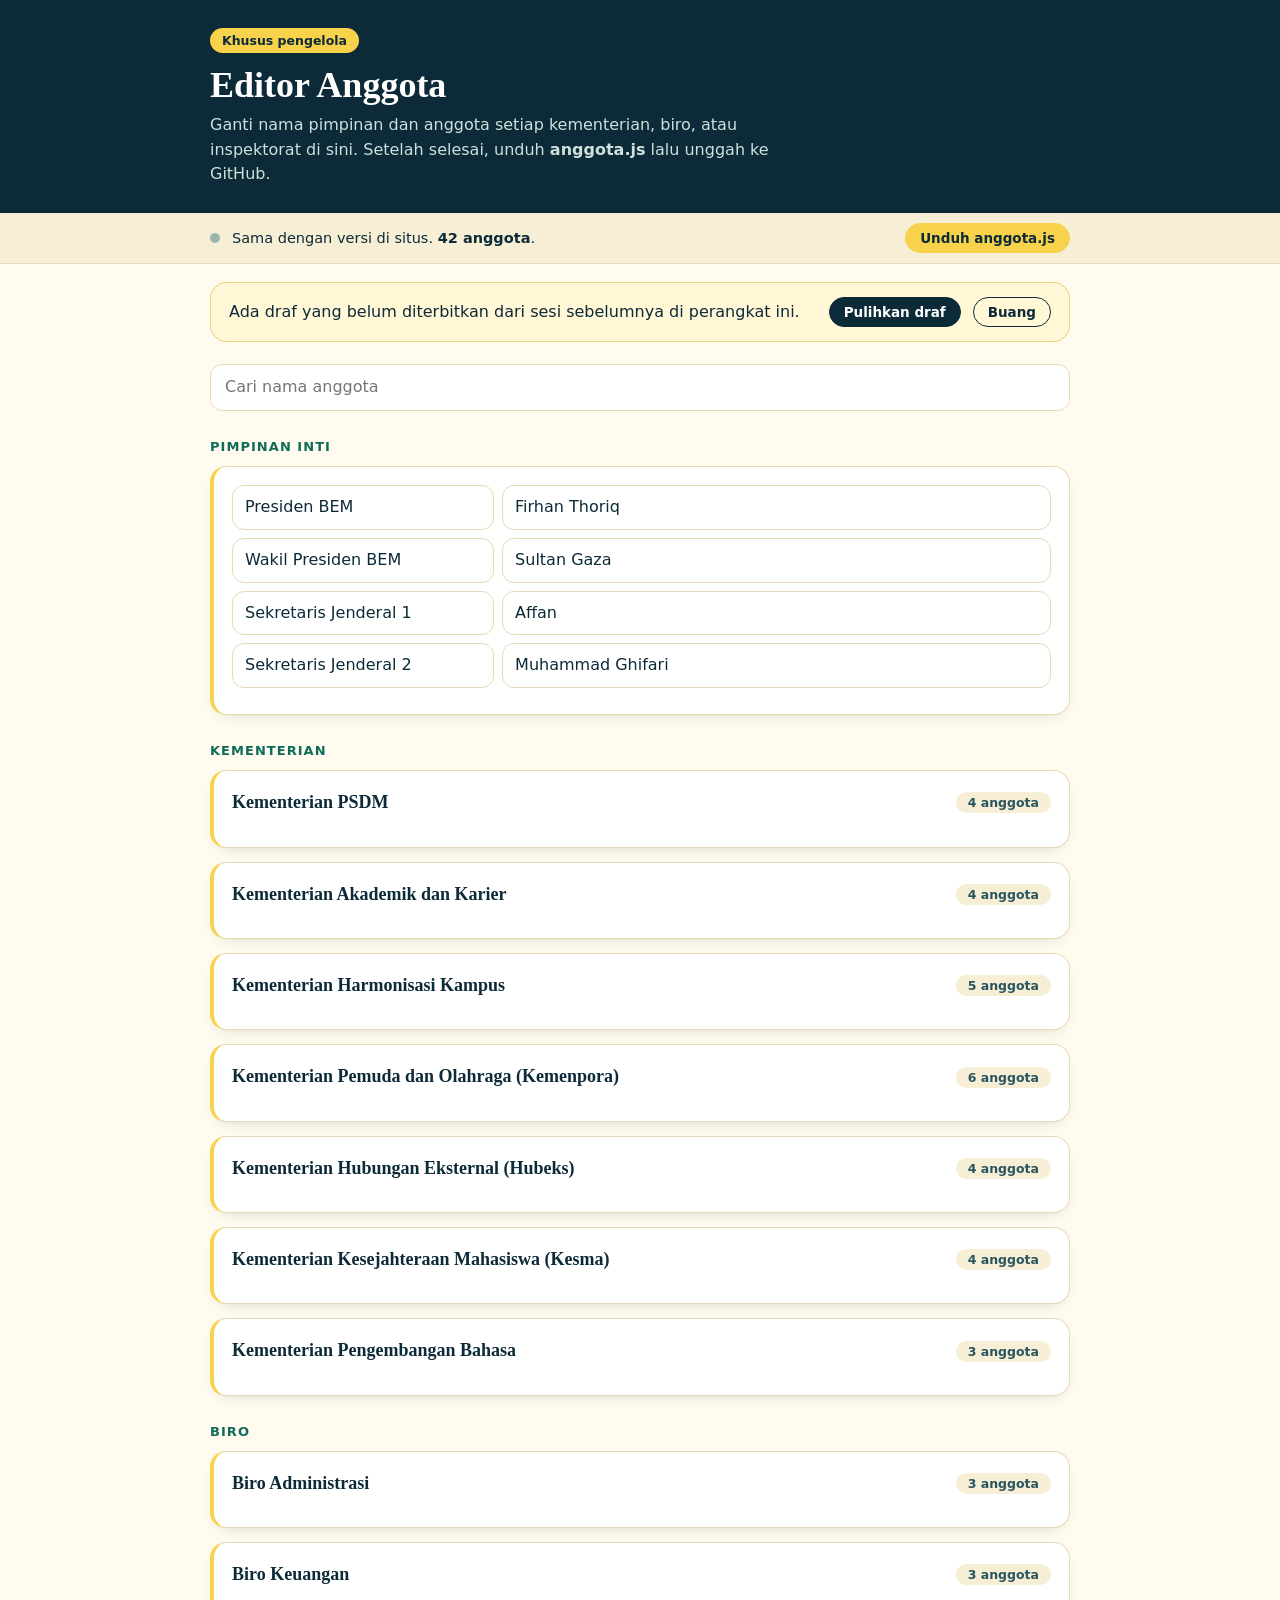
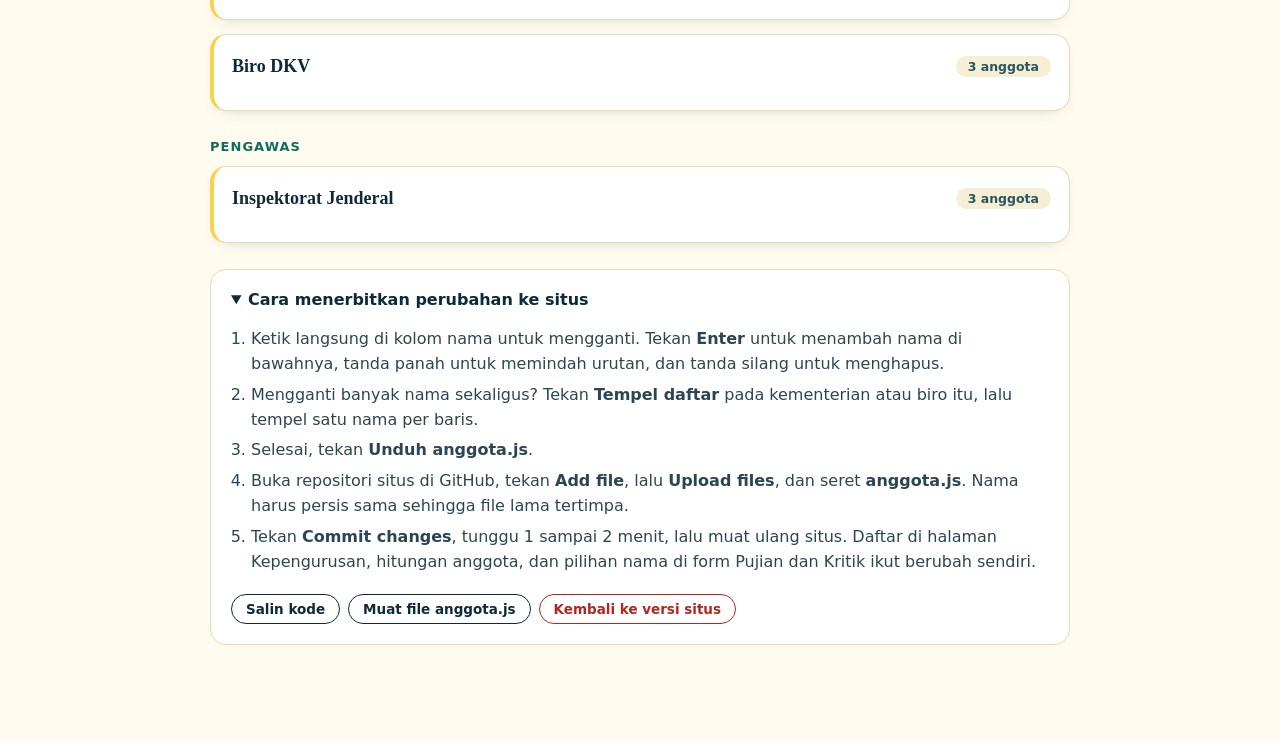
==== admin-anggota.html @ 0002723b "Add files via upload" ====
<!DOCTYPE html>
<html lang="id">
<head>
<meta charset="utf-8">
<meta name="viewport" content="width=device-width, initial-scale=1, viewport-fit=cover">
<meta name="robots" content="noindex, nofollow">
<title>Editor Anggota | BEM STDIIS</title>
<style>
:root{--ink:#0d2a38;--gold:#f8d24a;--gold2:#fde9a0;--cream:#fffbef;--sand:#f6efd5;--line:#e6dbb4;--muted:#5d6b73;--green:#0f6b5a;--red:#b3261e;--r:16px;
  --serif:Georgia,"Times New Roman",serif;--sans:system-ui,-apple-system,"Segoe UI",Roboto,sans-serif}
*{box-sizing:border-box;margin:0}
html{-webkit-text-size-adjust:100%}
body{font:16px/1.55 var(--sans);background:var(--cream);color:var(--ink);padding:env(safe-area-inset-top) 0 calc(96px + env(safe-area-inset-bottom))}
.wrap{max-width:900px;margin:0 auto;padding:0 20px}
header{background:var(--ink);color:#f6f1de;padding:28px 0 26px}
header h1{font:700 clamp(26px,5vw,36px)/1.15 var(--serif);color:#fff}
header p{color:#cde0dc;margin-top:6px;max-width:560px}
.tag{display:inline-block;background:var(--gold);color:var(--ink);font-weight:700;font-size:12.5px;border-radius:999px;padding:3px 12px;margin-bottom:12px}
.status{position:sticky;top:0;z-index:20;background:var(--sand);border-bottom:1px solid var(--line);padding:10px 0;font-size:14.5px}
.status .wrap{display:flex;align-items:center;gap:12px;flex-wrap:wrap}
.status b{font-weight:700}.dot{width:10px;height:10px;border-radius:50%;background:#9db3ad;flex:none}
.status.dirty .dot{background:var(--gold);box-shadow:0 0 0 4px rgba(248,210,74,.35)}
.status.done .dot{background:var(--green)}
.btn{font:600 15px var(--sans);border:1.5px solid var(--ink);background:transparent;color:var(--ink);border-radius:999px;padding:9px 18px;cursor:pointer;transition:background .15s,transform .15s;display:inline-flex;gap:8px;align-items:center;justify-content:center}
.btn:hover{background:var(--sand)}.btn:active{transform:scale(.97)}
.btn.gold{background:var(--gold);border-color:var(--gold)}.btn.gold:hover{background:#f3c92f}
.btn.dark{background:var(--ink);color:#fff}.btn.dark:hover{background:#17435a}
.btn.sm{padding:6px 14px;font-size:13.5px}.btn.red{border-color:var(--red);color:var(--red)}.btn.red:hover{background:#fbe9e7}
.bar{display:flex;gap:10px;flex-wrap:wrap;margin:22px 0 14px}
.bar .grow{flex:1;min-width:200px}
input,select,textarea{font:inherit;color:var(--ink);background:#fff;border:1.5px solid var(--line);border-radius:12px;padding:10px 14px;width:100%}
input:focus,select:focus,textarea:focus{outline:0;border-color:var(--ink);box-shadow:0 0 0 4px rgba(248,210,74,.45)}
textarea{min-height:110px;resize:vertical}
.tabs{display:flex;gap:8px;flex-wrap:wrap;margin-bottom:16px}
.tab{border:1.5px solid var(--line);background:#fff;border-radius:999px;padding:7px 16px;font:600 14px var(--sans);cursor:pointer;color:var(--muted)}
.tab[aria-pressed=true]{background:var(--ink);border-color:var(--ink);color:#fff}
.list{display:grid;gap:12px}
.ev{display:grid;grid-template-columns:64px minmax(0,1fr);gap:16px;background:#fff;border:1px solid var(--line);border-left:4px solid var(--gold);border-radius:var(--r);padding:16px 18px;box-shadow:0 6px 18px -12px rgba(13,42,56,.35)}
.dt{background:var(--sand);border-radius:12px;text-align:center;padding:8px 4px;align-self:start}
.dt b{display:block;font:700 24px/1 var(--serif)}.dt span{font-size:12px;font-weight:700;color:var(--muted);letter-spacing:.04em;text-transform:uppercase}
.ev h3{font:700 18px/1.3 var(--serif);margin-bottom:6px}
.meta{display:flex;gap:6px;flex-wrap:wrap;margin-bottom:8px}
.meta i{font-style:normal;font-size:12.5px;font-weight:600;background:var(--sand);border-radius:999px;padding:2px 10px;color:#2a5560}
.ev p{font-size:14.5px;color:var(--muted);margin-bottom:12px;display:-webkit-box;-webkit-line-clamp:3;-webkit-box-orient:vertical;overflow:hidden}
.act{display:flex;gap:8px;flex-wrap:wrap}
.empty{background:#fff;border:1.5px dashed var(--line);border-radius:var(--r);padding:36px 20px;text-align:center;color:var(--muted)}
.how{background:#fff;border:1px solid var(--line);border-radius:var(--r);padding:4px 20px;margin-top:26px}
.how summary{cursor:pointer;font-weight:700;padding:14px 0}
.how ol{padding:0 0 14px 20px;color:#2b4652}.how li{margin-bottom:6px}
.banner{background:#fff7d6;border:1px solid #ecd67a;border-radius:var(--r);padding:14px 18px;margin-top:18px;display:flex;gap:12px;flex-wrap:wrap;align-items:center}
.banner span{flex:1;min-width:200px}
dialog{border:0;border-radius:22px;padding:0;width:min(560px,calc(100vw - 24px));max-height:calc(100dvh - 24px);box-shadow:0 30px 80px -20px rgba(13,42,56,.6);color:var(--ink)}
dialog::backdrop{background:rgba(13,42,56,.55);backdrop-filter:blur(3px)}
.fh{background:var(--ink);color:#fff;padding:18px 24px;font:700 20px var(--serif)}
.fb{padding:20px 24px;display:grid;gap:14px;overflow:auto;max-height:calc(100dvh - 190px)}
.row2{display:grid;grid-template-columns:1fr 1fr;gap:12px}
label{font-weight:600;font-size:14px;display:grid;gap:6px}label small{font-weight:400;color:var(--muted)}
.ff{padding:14px 24px;border-top:1px solid var(--line);display:flex;gap:10px;justify-content:flex-end;background:var(--cream)}
.err{color:var(--red);font-size:13.5px;min-height:1.2em}
.toast{position:fixed;left:50%;bottom:calc(20px + env(safe-area-inset-bottom));transform:translate(-50%,30px);opacity:0;pointer-events:none;background:var(--ink);color:#fff;border-radius:999px;padding:10px 12px 10px 20px;display:flex;gap:14px;align-items:center;transition:.3s;z-index:60;max-width:calc(100vw - 24px)}
.toast.on{opacity:1;transform:translate(-50%,0);pointer-events:auto}
.toast button{background:var(--gold);border:0;border-radius:999px;padding:6px 14px;font:700 13.5px var(--sans);cursor:pointer;color:var(--ink)}
.fab{position:fixed;right:18px;bottom:calc(18px + env(safe-area-inset-bottom));z-index:30;box-shadow:0 14px 30px -10px rgba(13,42,56,.55)}
@media (max-width:520px){.ev{grid-template-columns:52px minmax(0,1fr);gap:12px;padding:14px}.row2{grid-template-columns:1fr}.dt b{font-size:20px}}

.pcard{background:#fff;border:1px solid var(--line);border-left:4px solid var(--gold);border-radius:var(--r);padding:6px 18px 18px;margin-bottom:14px;box-shadow:0 6px 18px -12px rgba(13,42,56,.35)}
.pcard>summary{cursor:pointer;list-style:none;display:flex;gap:12px;align-items:center;padding:14px 0;font:700 18px/1.3 var(--serif)}
.pcard>summary::-webkit-details-marker{display:none}
.pcard>summary .cnt{margin-left:auto;font:600 12.5px var(--sans);background:var(--sand);color:#2a5560;border-radius:999px;padding:3px 12px;white-space:nowrap}
.grp{font:700 13px var(--sans);letter-spacing:.08em;text-transform:uppercase;color:var(--green);margin:28px 0 12px}
.mrow{display:grid;grid-template-columns:28px minmax(0,1fr) auto;gap:8px;align-items:center;margin-bottom:8px}
.mrow.lead{grid-template-columns:minmax(120px,32%) minmax(0,1fr)}
.mrow .n{font-size:13px;font-weight:700;color:var(--muted);text-align:center}
.mrow input{padding:9px 12px}
.ico{display:flex;gap:4px}
.ico button{width:36px;height:36px;border:1.5px solid var(--line);background:#fff;border-radius:10px;cursor:pointer;font-size:15px;color:var(--ink);line-height:1}
.ico button:hover{border-color:var(--ink)}.ico button.x:hover{border-color:var(--red);color:var(--red)}
.ico button:disabled{opacity:.3;pointer-events:none}
.addrow{display:flex;gap:8px;flex-wrap:wrap;margin-top:10px}
.mrow.hit input{border-color:var(--gold);box-shadow:0 0 0 3px rgba(248,210,74,.4)}
@media (max-width:520px){.mrow.lead{grid-template-columns:1fr}.ico button{width:34px;height:34px}}

</style>
</head>
<body>
<header><div class="wrap"><span class="tag">Khusus pengelola</span><h1>Editor Anggota</h1><p>Ganti nama pimpinan dan anggota setiap kementerian, biro, atau inspektorat di sini. Setelah selesai, unduh <b>anggota.js</b> lalu unggah ke GitHub.</p></div></header>

<div class="status" id="status" role="status"><div class="wrap"><i class="dot"></i><span id="stxt"></span><span style="flex:1"></span><button class="btn gold sm" id="dl">Unduh anggota.js</button></div></div>

<main class="wrap">
  <div class="banner" id="draft" hidden><span>Ada draf yang belum diterbitkan dari sesi sebelumnya di perangkat ini.</span><button class="btn sm dark" id="draft-ok">Pulihkan draf</button><button class="btn sm" id="draft-no">Buang</button></div>
  <div class="bar"><input class="grow" id="q" type="search" placeholder="Cari nama anggota" aria-label="Cari nama"></div>
  <div id="root"></div>

  <details class="how" open>
    <summary>Cara menerbitkan perubahan ke situs</summary>
    <ol>
      <li>Ketik langsung di kolom nama untuk mengganti. Tekan <b>Enter</b> untuk menambah nama di bawahnya, tanda panah untuk memindah urutan, dan tanda silang untuk menghapus.</li>
      <li>Mengganti banyak nama sekaligus? Tekan <b>Tempel daftar</b> pada kementerian atau biro itu, lalu tempel satu nama per baris.</li>
      <li>Selesai, tekan <b>Unduh anggota.js</b>.</li>
      <li>Buka repositori situs di GitHub, tekan <b>Add file</b>, lalu <b>Upload files</b>, dan seret <b>anggota.js</b>. Nama harus persis sama sehingga file lama tertimpa.</li>
      <li>Tekan <b>Commit changes</b>, tunggu 1 sampai 2 menit, lalu muat ulang situs. Daftar di halaman Kepengurusan, hitungan anggota, dan pilihan nama di form Pujian dan Kritik ikut berubah sendiri.</li>
    </ol>
    <div class="act" style="padding-bottom:16px">
      <button class="btn sm" id="copy">Salin kode</button>
      <button class="btn sm" id="imp">Muat file anggota.js</button>
      <button class="btn sm red" id="reset">Kembali ke versi situs</button>
      <input type="file" id="file" accept=".js,.json,text/javascript" hidden>
    </div>
  </details>
</main>

<dialog id="dlg">
  <form method="dialog" id="form" novalidate>
    <div class="fh" id="ftitle">Tempel daftar</div>
    <div class="fb">
      <label>Satu nama per baris <small>Daftar lama pada bagian ini akan diganti seluruhnya.</small><textarea id="f-list" rows="10" style="min-height:220px"></textarea></label>
      <div class="err" id="err" role="alert"></div>
    </div>
    <div class="ff"><button class="btn" type="button" id="cancel">Batal</button><button class="btn gold" type="submit">Ganti daftar</button></div>
  </form>
</dialog>

<div class="toast" id="toast"><span id="ttxt"></span></div>

<script src="anggota.js"></script>
<script>
(function(){
  var KEY = "bem-anggota-draft-v1";
  function $(id){ return document.getElementById(id); }
  function esc(t){ return String(t == null ? "" : t).replace(/[&<>"]/g, function(c){ return {"&":"&amp;","<":"&lt;",">":"&gt;",'"':"&quot;"}[c]; }); }
  function nm(s){ return String(s == null ? "" : s).replace(/\s+/g, " ").trim(); }
  function clean(m){
    return {
      pimpinan: (m.pimpinan || []).map(function(p){ return {jabatan: nm(p.jabatan), nama: nm(p.nama)}; }).filter(function(p){ return p.jabatan || p.nama; }),
      unit: (m.unit || []).map(function(u){ return {grup: u.grup, nama: nm(u.nama), anggota: (u.anggota || []).map(nm).filter(Boolean)}; })
    };
  }
  function copy(o){ return JSON.parse(JSON.stringify(o)); }
  var SITE = clean(window.ANGGOTA || {pimpinan: [], unit: []}), SITESIG = JSON.stringify(SITE);
  var M = copy(SITE), downloaded = false, q = "", tT, editU = -1;

  function dirty(){ return JSON.stringify(clean(M)) !== SITESIG; }
  function save(){ try { localStorage.setItem(KEY, JSON.stringify(M)); } catch (e) {} }
  function status(){
    var d = dirty(), st = $("status"), total = clean(M).unit.reduce(function(a, u){ return a + u.anggota.length; }, 0);
    st.className = "status" + (d ? (downloaded ? " done" : " dirty") : "");
    $("stxt").innerHTML = !d ? "Sama dengan versi di situs. <b>" + total + " anggota</b>." :
      downloaded ? "<b>File sudah diunduh.</b> Tinggal unggah <b>anggota.js</b> ke GitHub." : "<b>Ada perubahan belum diterbitkan.</b>";
  }
  function touch(){ downloaded = false; save(); status(); }
  function toast(msg){ $("ttxt").textContent = msg; $("toast").classList.add("on"); clearTimeout(tT); tT = setTimeout(function(){ $("toast").classList.remove("on"); }, 2600); }

  function row(u, i, n, total, hit){
    return '<div class="mrow' + (hit ? " hit" : "") + '"><span class="n">' + (i + 1) + '</span><input data-u="' + u + '" data-i="' + i + '" value="' + esc(n) + '" maxlength="80" placeholder="Nama lengkap" aria-label="Nama anggota ' + (i + 1) + '"><span class="ico"><button type="button" data-a="up" data-u="' + u + '" data-i="' + i + '" aria-label="Naikkan"' + (i === 0 ? " disabled" : "") + '>&#8593;</button><button type="button" data-a="down" data-u="' + u + '" data-i="' + i + '" aria-label="Turunkan"' + (i === total - 1 ? " disabled" : "") + '>&#8595;</button><button type="button" class="x" data-a="del" data-u="' + u + '" data-i="' + i + '" aria-label="Hapus">&#10005;</button></span></div>';
  }
  function render(focus){
    var s = q.toLowerCase(), h = '<div class="grp">Pimpinan inti</div><div class="pcard" style="padding-top:18px">';
    M.pimpinan.forEach(function(p, i){
      var hit = s && (p.nama + " " + p.jabatan).toLowerCase().indexOf(s) >= 0;
      if (s && !hit) return;
      h += '<div class="mrow lead' + (hit ? " hit" : "") + '"><input data-l="j" data-i="' + i + '" value="' + esc(p.jabatan) + '" maxlength="60" aria-label="Jabatan"><input data-l="n" data-i="' + i + '" value="' + esc(p.nama) + '" maxlength="80" placeholder="Nama lengkap" aria-label="Nama ' + esc(p.jabatan) + '"></div>';
    });
    h += '</div>';
    var cur = "";
    M.unit.forEach(function(u, ui){
      var match = !s || u.anggota.some(function(n){ return n.toLowerCase().indexOf(s) >= 0; }) || u.nama.toLowerCase().indexOf(s) >= 0;
      if (!match) return;
      if (u.grup !== cur){ cur = u.grup; h += '<div class="grp">' + esc(cur) + '</div>'; }
      h += '<details class="pcard" ' + (s || ui === focus ? "open" : "") + ' data-ud="' + ui + '"><summary>' + esc(u.nama) + '<span class="cnt">' + u.anggota.length + ' anggota</span></summary>';
      u.anggota.forEach(function(n, i){ h += row(ui, i, n, u.anggota.length, s && n.toLowerCase().indexOf(s) >= 0); });
      h += '<div class="addrow"><button type="button" class="btn sm dark" data-a="add" data-u="' + ui + '">+ Tambah nama</button><button type="button" class="btn sm" data-a="bulk" data-u="' + ui + '">Tempel daftar</button></div></details>';
    });
    $("root").innerHTML = h; status();
  }

  var root = $("root");
  root.addEventListener("input", function(e){
    var t = e.target; if (t.tagName !== "INPUT") return;
    var i = +t.getAttribute("data-i");
    if (t.hasAttribute("data-l")) M.pimpinan[i][t.getAttribute("data-l") === "j" ? "jabatan" : "nama"] = t.value;
    else M.unit[+t.getAttribute("data-u")].anggota[i] = t.value;
    touch();
  });
  root.addEventListener("keydown", function(e){
    var t = e.target; if (e.key !== "Enter" || t.tagName !== "INPUT" || t.hasAttribute("data-l")) return;
    e.preventDefault();
    var u = +t.getAttribute("data-u"), i = +t.getAttribute("data-i");
    M.unit[u].anggota.splice(i + 1, 0, ""); touch(); render(u);
    var n = root.querySelector('input[data-u="' + u + '"][data-i="' + (i + 1) + '"]'); if (n) n.focus();
  });
  root.addEventListener("click", function(e){
    var b = e.target.closest("[data-a]"); if (!b) return;
    var a = b.getAttribute("data-a"), u = +b.getAttribute("data-u"), i = +b.getAttribute("data-i"), L = M.unit[u].anggota;
    if (a === "add"){ L.push(""); touch(); render(u); var n = root.querySelector('input[data-u="' + u + '"][data-i="' + (L.length - 1) + '"]'); if (n) n.focus(); }
    if (a === "del"){
      if (L[i] && !confirm("Hapus " + L[i] + " dari " + M.unit[u].nama + "?")) return;
      L.splice(i, 1); touch(); render(u); toast("Nama dihapus.");
    }
    if (a === "up" && i > 0){ var x = L[i]; L[i] = L[i - 1]; L[i - 1] = x; touch(); render(u); }
    if (a === "down" && i < L.length - 1){ var y = L[i]; L[i] = L[i + 1]; L[i + 1] = y; touch(); render(u); }
    if (a === "bulk"){ editU = u; $("ftitle").textContent = "Tempel daftar: " + M.unit[u].nama; $("f-list").value = L.join("\n"); $("err").textContent = ""; $("dlg").showModal(); $("f-list").focus(); }
  });
  $("form").addEventListener("submit", function(e){
    e.preventDefault();
    var list = $("f-list").value.split(/\r?\n/).map(nm).filter(Boolean);
    if (editU < 0) return;
    M.unit[editU].anggota = list; $("dlg").close(); touch(); render(editU); toast("Daftar diganti: " + list.length + " nama.");
  });
  $("cancel").onclick = function(){ $("dlg").close(); };
  $("q").addEventListener("input", function(e){ q = e.target.value.trim(); render(); });

  function output(){
    var c = clean(M), L = [];
    L.push("/* anggota.js: data nama pengurus BEM STDIIS.\n   Jangan diedit manual. Gunakan admin-anggota.html, lalu unduh file ini dan unggah ke GitHub.\n   Terakhir dibuat: " + new Date().toLocaleString("id-ID") + " */");
    L.push("window.ANGGOTA = {");
    L.push(' "pimpinan": [\n' + c.pimpinan.map(function(p){ return "  " + JSON.stringify(p); }).join(",\n") + "\n ],");
    L.push(' "unit": [\n' + c.unit.map(function(u){ return "  " + JSON.stringify(u); }).join(",\n") + "\n ]");
    L.push("};");
    return L.join("\n") + "\n";
  }
  $("dl").onclick = function(){
    var blob = new Blob([output()], {type: "text/javascript"}), a = document.createElement("a");
    a.href = URL.createObjectURL(blob); a.download = "anggota.js"; document.body.appendChild(a); a.click(); a.remove();
    setTimeout(function(){ URL.revokeObjectURL(a.href); }, 2000);
    downloaded = true; status(); toast("anggota.js diunduh. Sekarang unggah ke GitHub.");
  };
  $("copy").onclick = function(){
    if (navigator.clipboard && navigator.clipboard.writeText) navigator.clipboard.writeText(output()).then(function(){ toast("Kode disalin."); }, function(){ toast("Gagal menyalin. Gunakan tombol unduh."); });
    else toast("Peramban tidak mendukung salin. Gunakan tombol unduh.");
  };
  $("imp").onclick = function(){ $("file").click(); };
  $("file").addEventListener("change", function(e){
    var f = e.target.files[0]; if (!f) return;
    var r = new FileReader();
    r.onload = function(){
      try {
        var t = String(r.result), a = t.indexOf("{", t.indexOf("window.ANGGOTA")), b = t.lastIndexOf("}"), o = JSON.parse(t.slice(a, b + 1));
        if (!o || !o.unit) throw 0;
        M = clean(o); touch(); render(); toast("File dimuat.");
      } catch (x) { alert("Format file tidak dikenali. Gunakan anggota.js yang dibuat oleh editor ini."); }
    };
    r.readAsText(f); e.target.value = "";
  });
  $("reset").onclick = function(){
    if (!confirm("Kembalikan semua nama ke versi yang sedang tayang di situs? Perubahanmu akan hilang.")) return;
    M = copy(SITE); downloaded = false; try { localStorage.removeItem(KEY); } catch (e) {} render(); toast("Dikembalikan ke versi situs.");
  };
  try {
    var d = JSON.parse(localStorage.getItem(KEY) || "null");
    if (d && d.unit && JSON.stringify(clean(d)) !== SITESIG){
      $("draft").hidden = false;
      $("draft-ok").onclick = function(){ M = clean(d); $("draft").hidden = true; render(); };
      $("draft-no").onclick = function(){ try { localStorage.removeItem(KEY); } catch (e) {} $("draft").hidden = true; };
    }
  } catch (e) {}
  window.addEventListener("beforeunload", function(e){ if (dirty() && !downloaded){ e.preventDefault(); e.returnValue = ""; } });
  render();
})();
</script>
</body>
</html>
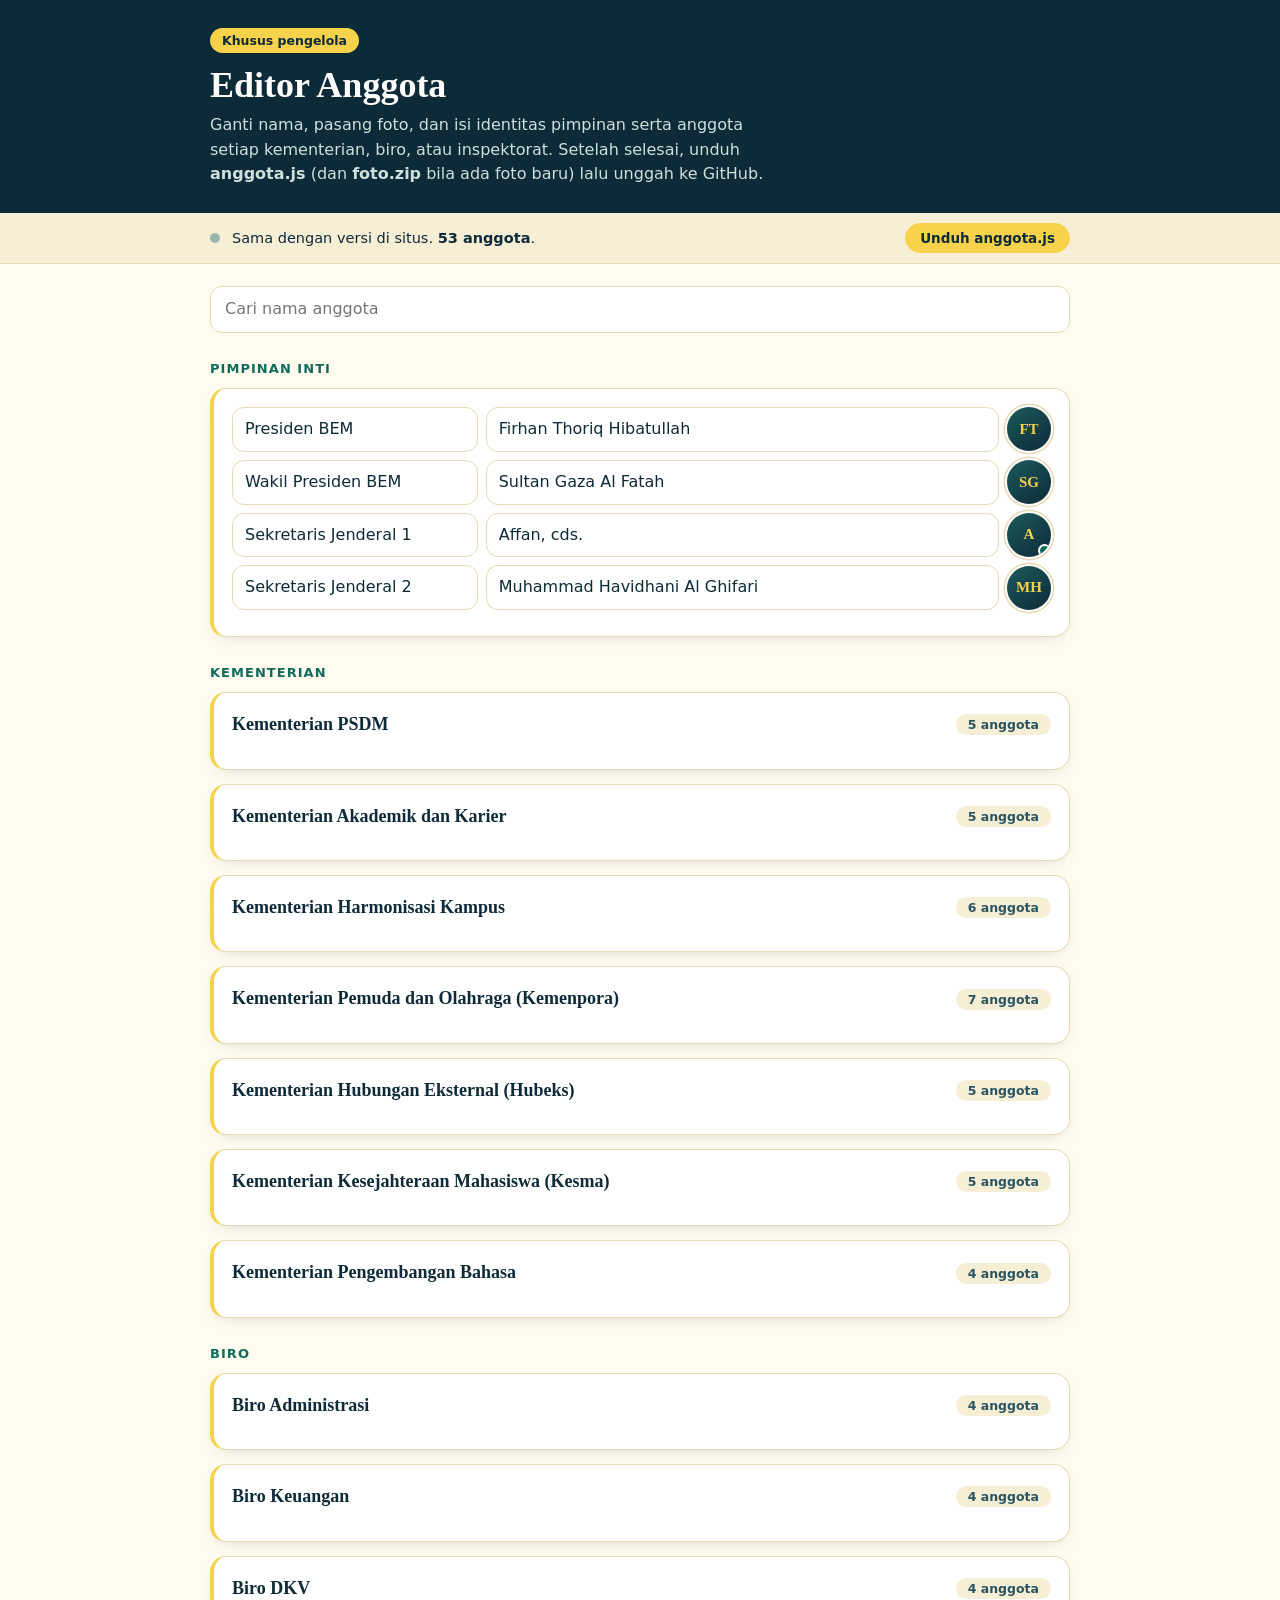
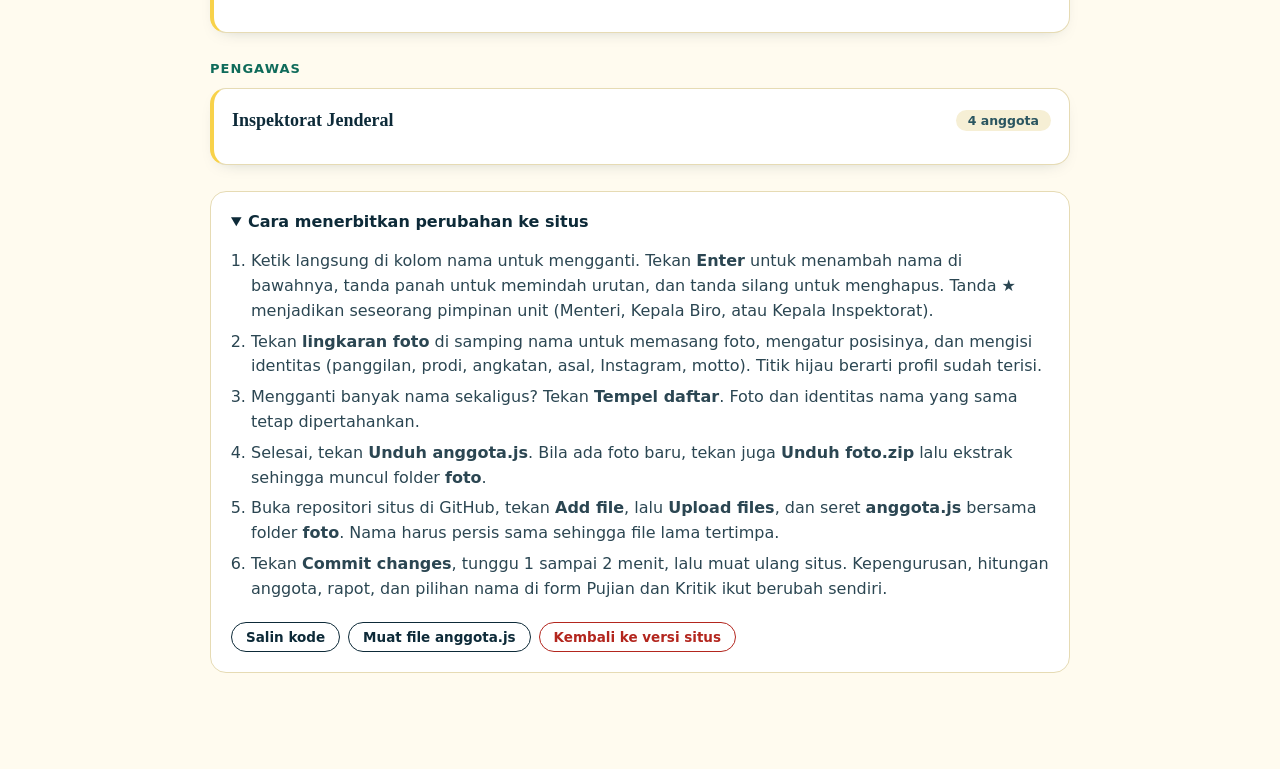
==== commit d69e2cc2: "Add files via upload" ====
--- a/admin-anggota.html
+++ b/admin-anggota.html
@@ -80,12 +80,48 @@
 .mrow.hit input{border-color:var(--gold);box-shadow:0 0 0 3px rgba(248,210,74,.4)}
 @media (max-width:520px){.mrow.lead{grid-template-columns:1fr}.ico button{width:34px;height:34px}}
 
+
+[hidden]{display:none!important}
+dialog{margin:auto}
+/* ---- foto, identitas, pimpinan unit ---- */
+.avb{position:relative;width:44px;height:44px;border-radius:50%;border:0;padding:0;cursor:pointer;overflow:hidden;background:linear-gradient(145deg,#1b5b5c,var(--ink));color:var(--gold);font:700 15px var(--serif);display:grid;place-items:center;box-shadow:0 0 0 2px #fff,0 0 0 3.5px var(--line);transition:box-shadow .2s,transform .15s;flex:none}
+.avb:hover{box-shadow:0 0 0 2px #fff,0 0 0 4px var(--gold);transform:scale(1.05)}
+.avb img{position:absolute;inset:0;width:100%;height:100%;object-fit:cover;object-position:50% 22%}
+.avb.noimg img{display:none}
+.avb i{position:absolute;right:0;bottom:0;width:13px;height:13px;border-radius:50%;background:var(--green);border:2px solid #fff;display:none}
+.avb.has i{display:block}
+.mrow{grid-template-columns:28px 44px minmax(0,1fr) auto}
+.mrow.lead{grid-template-columns:minmax(120px,30%) minmax(0,1fr) 44px}
+.lbox{background:linear-gradient(135deg,#fff7d6,#fffbef 70%);border:1px solid #ecd67a;border-radius:14px;padding:14px;margin:6px 0 14px}
+.lbox .top{display:flex;gap:10px;align-items:center;flex-wrap:wrap;margin-bottom:10px}
+.lbox .tg{font:700 11.5px var(--sans);letter-spacing:.07em;text-transform:uppercase;color:#6b4f00;background:var(--gold);border-radius:999px;padding:4px 12px}
+.lbox .top input{flex:1;min-width:150px;padding:7px 12px;font-size:14px}
+.lbox .lr{display:grid;grid-template-columns:44px minmax(0,1fr);gap:10px;align-items:center}
+.ico button.k:hover{border-color:#c79a00;color:#8a6a00}
+.sub-h{font:700 12.5px var(--sans);letter-spacing:.06em;text-transform:uppercase;color:var(--muted);margin:14px 0 8px}
+dialog.big{width:min(640px,calc(100vw - 24px))}
+.pbody{display:grid;grid-template-columns:150px minmax(0,1fr);gap:20px;align-items:start}
+.pph{display:grid;gap:10px;justify-items:stretch}
+.pfr{aspect-ratio:4/5;border-radius:16px;overflow:hidden;position:relative;background:linear-gradient(160deg,#1c6a64,var(--ink));display:grid;place-items:center;color:var(--gold);font:600 40px var(--serif);box-shadow:0 8px 20px -10px rgba(13,42,56,.6)}
+.pfr img{position:absolute;inset:0;width:100%;height:100%;object-fit:cover;object-position:50% 20%}
+.pfr.noimg img{display:none}
+.pph small{color:var(--muted);font-size:12.5px;line-height:1.4}
+.pf-fields{display:grid;gap:12px}
+.cropw{display:grid;gap:14px;justify-items:center}
+.cropv{position:relative;width:280px;max-width:100%;aspect-ratio:4/5;border-radius:16px;overflow:hidden;background:#0d2a38;touch-action:none;cursor:grab;box-shadow:0 0 0 3px var(--gold)}
+.cropv:active{cursor:grabbing}
+.cropv canvas{display:block;width:100%;height:100%}
+.cropv::after{content:"";position:absolute;inset:0;pointer-events:none;background:linear-gradient(rgba(255,255,255,.18) 1px,transparent 1px) 0 33.3%/100% 33.3%,linear-gradient(90deg,rgba(255,255,255,.18) 1px,transparent 1px) 33.3% 0/33.3% 100%;opacity:.7}
+.zoomr{display:flex;gap:10px;align-items:center;width:280px;max-width:100%;font-size:13px;color:var(--muted)}
+.zoomr input{padding:0;border:0;accent-color:#c79a00;box-shadow:none}
+@media (max-width:560px){.pbody{grid-template-columns:1fr}.pph{grid-template-columns:110px 1fr;align-items:center}.pfr{font-size:32px}}
+@media (max-width:520px){.mrow{grid-template-columns:24px 40px minmax(0,1fr) auto}.mrow.lead{grid-template-columns:1fr 44px}.mrow.lead input[data-l=j]{grid-column:1/-1}.mrow.lead{grid-template-columns:minmax(0,1fr) 44px}.avb{width:40px;height:40px}}
 </style>
 </head>
 <body>
-<header><div class="wrap"><span class="tag">Khusus pengelola</span><h1>Editor Anggota</h1><p>Ganti nama pimpinan dan anggota setiap kementerian, biro, atau inspektorat di sini. Setelah selesai, unduh <b>anggota.js</b> lalu unggah ke GitHub.</p></div></header>
-
-<div class="status" id="status" role="status"><div class="wrap"><i class="dot"></i><span id="stxt"></span><span style="flex:1"></span><button class="btn gold sm" id="dl">Unduh anggota.js</button></div></div>
+<header><div class="wrap"><span class="tag">Khusus pengelola</span><h1>Editor Anggota</h1><p>Ganti nama, pasang foto, dan isi identitas pimpinan serta anggota setiap kementerian, biro, atau inspektorat. Setelah selesai, unduh <b>anggota.js</b> (dan <b>foto.zip</b> bila ada foto baru) lalu unggah ke GitHub.</p></div></header>
+
+<div class="status" id="status" role="status"><div class="wrap"><i class="dot"></i><span id="stxt"></span><span style="flex:1"></span><button class="btn gold sm" id="dl">Unduh anggota.js</button><button class="btn dark sm" id="dlz" hidden>Unduh foto.zip</button></div></div>
 
 <main class="wrap">
   <div class="banner" id="draft" hidden><span>Ada draf yang belum diterbitkan dari sesi sebelumnya di perangkat ini.</span><button class="btn sm dark" id="draft-ok">Pulihkan draf</button><button class="btn sm" id="draft-no">Buang</button></div>
@@ -95,11 +131,12 @@
   <details class="how" open>
     <summary>Cara menerbitkan perubahan ke situs</summary>
     <ol>
-      <li>Ketik langsung di kolom nama untuk mengganti. Tekan <b>Enter</b> untuk menambah nama di bawahnya, tanda panah untuk memindah urutan, dan tanda silang untuk menghapus.</li>
-      <li>Mengganti banyak nama sekaligus? Tekan <b>Tempel daftar</b> pada kementerian atau biro itu, lalu tempel satu nama per baris.</li>
-      <li>Selesai, tekan <b>Unduh anggota.js</b>.</li>
-      <li>Buka repositori situs di GitHub, tekan <b>Add file</b>, lalu <b>Upload files</b>, dan seret <b>anggota.js</b>. Nama harus persis sama sehingga file lama tertimpa.</li>
-      <li>Tekan <b>Commit changes</b>, tunggu 1 sampai 2 menit, lalu muat ulang situs. Daftar di halaman Kepengurusan, hitungan anggota, dan pilihan nama di form Pujian dan Kritik ikut berubah sendiri.</li>
+      <li>Ketik langsung di kolom nama untuk mengganti. Tekan <b>Enter</b> untuk menambah nama di bawahnya, tanda panah untuk memindah urutan, dan tanda silang untuk menghapus. Tanda <b>&#9733;</b> menjadikan seseorang pimpinan unit (Menteri, Kepala Biro, atau Kepala Inspektorat).</li>
+      <li>Tekan <b>lingkaran foto</b> di samping nama untuk memasang foto, mengatur posisinya, dan mengisi identitas (panggilan, prodi, angkatan, asal, Instagram, motto). Titik hijau berarti profil sudah terisi.</li>
+      <li>Mengganti banyak nama sekaligus? Tekan <b>Tempel daftar</b>. Foto dan identitas nama yang sama tetap dipertahankan.</li>
+      <li>Selesai, tekan <b>Unduh anggota.js</b>. Bila ada foto baru, tekan juga <b>Unduh foto.zip</b> lalu ekstrak sehingga muncul folder <b>foto</b>.</li>
+      <li>Buka repositori situs di GitHub, tekan <b>Add file</b>, lalu <b>Upload files</b>, dan seret <b>anggota.js</b> bersama folder <b>foto</b>. Nama harus persis sama sehingga file lama tertimpa.</li>
+      <li>Tekan <b>Commit changes</b>, tunggu 1 sampai 2 menit, lalu muat ulang situs. Kepengurusan, hitungan anggota, rapot, dan pilihan nama di form Pujian dan Kritik ikut berubah sendiri.</li>
     </ol>
     <div class="act" style="padding-bottom:16px">
       <button class="btn sm" id="copy">Salin kode</button>
@@ -121,54 +158,141 @@
   </form>
 </dialog>
 
+<dialog id="pdlg" class="big">
+  <form method="dialog" id="pform" novalidate>
+    <div class="fh" id="ptitle">Foto &amp; identitas</div>
+    <div class="fb" id="pview-form">
+      <div class="pbody">
+        <div class="pph">
+          <div class="pfr" id="pfr"><span id="pmono"></span></div>
+          <div class="act" style="gap:6px"><button type="button" class="btn sm dark" id="pickph">Pilih foto</button><button type="button" class="btn sm red" id="rmph">Hapus</button></div>
+          <small>Paling bagus: wajah di tengah, cahaya cukup, latar polos. Foto otomatis dipotong rasio 4:5.</small>
+          <input type="file" id="phfile" accept="image/*" hidden>
+        </div>
+        <div class="pf-fields">
+          <label>Tanda khusus di kartu <small>Kosongkan untuk anggota biasa. Pimpinan unit otomatis memakai sebutannya (mis. Menteri).</small><input id="p-peran" maxlength="40" placeholder="mis. Kepala Sekjen, Koordinator Divisi"></label>
+          <div class="row2"><label>Nama panggilan<input id="p-panggilan" maxlength="30"></label><label>Angkatan<input id="p-angkatan" maxlength="30" placeholder="mis. 2024 / Semester 5"></label></div>
+          <div class="row2"><label>Program studi<input id="p-prodi" maxlength="50"></label><label>Asal daerah<input id="p-asal" maxlength="40"></label></div>
+          <label>Instagram <small>tanpa @</small><input id="p-instagram" maxlength="40" autocapitalize="off" autocomplete="off"></label>
+          <label>Motto / kata singkat <small>maksimal 140 huruf</small><textarea id="p-motto" maxlength="140" style="min-height:70px"></textarea></label>
+        </div>
+      </div>
+    </div>
+    <div class="fb" id="pview-crop" hidden>
+      <div class="cropw">
+        <div class="cropv" id="cropv"><canvas id="cropc" width="560" height="700"></canvas></div>
+        <div class="zoomr"><span>&minus;</span><input type="range" id="zoom" min="1" max="3" step="0.01" value="1" aria-label="Perbesar"><span>+</span></div>
+        <small style="color:var(--muted);text-align:center">Geser foto untuk mengatur posisi, geser slider untuk memperbesar.</small>
+      </div>
+    </div>
+    <div class="ff" id="pff-form"><button class="btn" type="button" id="pcancel">Batal</button><button class="btn gold" type="submit">Simpan</button></div>
+    <div class="ff" id="pff-crop" hidden><button class="btn" type="button" id="ccancel">Kembali</button><button class="btn gold" type="button" id="cok">Pakai foto ini</button></div>
+  </form>
+</dialog>
+
 <div class="toast" id="toast"><span id="ttxt"></span></div>
 
 <script src="anggota.js"></script>
 <script>
 (function(){
-  var KEY = "bem-anggota-draft-v1";
+  var KEY = "bem-anggota-draft-v2";
+  var PF = ["foto","panggilan","prodi","angkatan","asal","instagram","motto","peran"];
+  var JK = {"Kementerian":"Menteri","Biro":"Kepala Biro","Pengawas":"Kepala Inspektorat Jenderal"};
   function $(id){ return document.getElementById(id); }
   function esc(t){ return String(t == null ? "" : t).replace(/[&<>"]/g, function(c){ return {"&":"&amp;","<":"&lt;",">":"&gt;",'"':"&quot;"}[c]; }); }
   function nm(s){ return String(s == null ? "" : s).replace(/\s+/g, " ").trim(); }
+  function ini(n){ var w = nm(n).replace(/[.,]/g, " ").split(" ").filter(function(x){ return x && !/^(cds|m)$/i.test(x); }); return ((w[0] || "?").charAt(0) + (w[1] ? w[1].charAt(0) : "")).toUpperCase(); }
+  function isData(s){ return /^data:image\//.test(s || ""); }
+
+  /* profil: hanya isian yang terisi yang disimpan */
+  function cp(p){
+    var o = {}; p = p || {};
+    PF.forEach(function(k){
+      var v = k === "foto" ? String(p[k] || "").trim() : nm(p[k]);
+      if (k === "instagram") v = v.replace(/^@/, "").replace(/[^A-Za-z0-9._]/g, "");
+      if (v) o[k] = v;
+    });
+    return o;
+  }
   function clean(m){
     return {
-      pimpinan: (m.pimpinan || []).map(function(p){ return {jabatan: nm(p.jabatan), nama: nm(p.nama)}; }).filter(function(p){ return p.jabatan || p.nama; }),
-      unit: (m.unit || []).map(function(u){ return {grup: u.grup, nama: nm(u.nama), anggota: (u.anggota || []).map(nm).filter(Boolean)}; })
+      pimpinan: (m.pimpinan || []).map(function(p){ var o = cp(p); o.jabatan = nm(p.jabatan); o.nama = nm(p.nama); return o; }).filter(function(p){ return p.jabatan || p.nama; }),
+      unit: (m.unit || []).map(function(u){
+        var names = [], profs = [];
+        (u.anggota || []).forEach(function(n, i){ n = nm(n); if (!n) return; names.push(n); profs.push(cp((u.profil || [])[i])); });
+        return {grup: u.grup, nama: nm(u.nama), jabatanKepala: nm(u.jabatanKepala) || JK[u.grup] || "Pimpinan", anggota: names, profil: profs};
+      })
     };
   }
   function copy(o){ return JSON.parse(JSON.stringify(o)); }
+  /* Susun profil sejajar dengan anggota agar aman saat diurutkan */
+  function align(m){
+    m.unit.forEach(function(u){ u.profil = u.profil || []; while (u.profil.length < u.anggota.length) u.profil.push({}); u.profil.length = u.anggota.length; });
+    return m;
+  }
   var SITE = clean(window.ANGGOTA || {pimpinan: [], unit: []}), SITESIG = JSON.stringify(SITE);
-  var M = copy(SITE), downloaded = false, q = "", tT, editU = -1;
-
+  var M = align(copy(SITE)), dlJs = false, dlZip = false, q = "", tT, editU = -1, quotaWarned = false;
+
+  function pendCount(){
+    var n = 0, seen = {};
+    function chk(f){ if (isData(f) && !seen[f]){ seen[f] = 1; n++; } }
+    M.pimpinan.forEach(function(p){ chk(p.foto); });
+    M.unit.forEach(function(u){ (u.profil || []).forEach(function(p){ chk(p && p.foto); }); });
+    return n;
+  }
   function dirty(){ return JSON.stringify(clean(M)) !== SITESIG; }
-  function save(){ try { localStorage.setItem(KEY, JSON.stringify(M)); } catch (e) {} }
+  function save(){
+    try { localStorage.setItem(KEY, JSON.stringify(M)); }
+    catch (e) { if (!quotaWarned){ quotaWarned = true; toast("Draf foto terlalu besar untuk disimpan otomatis. Unduh file sebelum menutup halaman."); } }
+  }
   function status(){
-    var d = dirty(), st = $("status"), total = clean(M).unit.reduce(function(a, u){ return a + u.anggota.length; }, 0);
-    st.className = "status" + (d ? (downloaded ? " done" : " dirty") : "");
+    var d = dirty(), st = $("status"), c = clean(M), total = c.unit.reduce(function(a, u){ return a + u.anggota.length; }, 0), pend = pendCount();
+    var need = pend > 0 && !dlZip;
+    st.className = "status" + (d ? (dlJs && !need ? " done" : " dirty") : "");
     $("stxt").innerHTML = !d ? "Sama dengan versi di situs. <b>" + total + " anggota</b>." :
-      downloaded ? "<b>File sudah diunduh.</b> Tinggal unggah <b>anggota.js</b> ke GitHub." : "<b>Ada perubahan belum diterbitkan.</b>";
-  }
-  function touch(){ downloaded = false; save(); status(); }
-  function toast(msg){ $("ttxt").textContent = msg; $("toast").classList.add("on"); clearTimeout(tT); tT = setTimeout(function(){ $("toast").classList.remove("on"); }, 2600); }
-
+      (dlJs && !need) ? "<b>File sudah diunduh.</b> Tinggal unggah ke GitHub." :
+      need ? "<b>Ada " + pend + " foto baru.</b> Unduh <b>anggota.js</b> dan <b>foto.zip</b>." : "<b>Ada perubahan belum diterbitkan.</b>";
+    $("dlz").hidden = pend === 0;
+    $("dlz").textContent = "Unduh foto.zip (" + pend + ")";
+  }
+  function touch(){ dlJs = false; dlZip = false; save(); status(); }
+  function toast(msg){ $("ttxt").textContent = msg; $("toast").classList.add("on"); clearTimeout(tT); tT = setTimeout(function(){ $("toast").classList.remove("on"); }, 3200); }
+
+  /* ---- akses profil ---- */
+  function prof(t, u, i){
+    if (t === "p") return M.pimpinan[i];
+    var L = M.unit[u]; align(M); return L.profil[i] || (L.profil[i] = {});
+  }
+  function avb(t, u, i, name, p){
+    var has = Object.keys(cp(p)).length > 0;
+    return '<button type="button" class="avb' + (has ? " has" : "") + '" data-a="prof" data-t="' + t + '" data-u="' + u + '" data-i="' + i + '" title="Foto &amp; identitas" aria-label="Foto dan identitas ' + esc(name) + '">' +
+      (p && p.foto ? '<img src="' + esc(p.foto) + '" alt="" onerror="this.parentNode.classList.add(\'noimg\')">' : "") + '<span>' + esc(ini(name)) + '</span><i></i></button>';
+  }
   function row(u, i, n, total, hit){
-    return '<div class="mrow' + (hit ? " hit" : "") + '"><span class="n">' + (i + 1) + '</span><input data-u="' + u + '" data-i="' + i + '" value="' + esc(n) + '" maxlength="80" placeholder="Nama lengkap" aria-label="Nama anggota ' + (i + 1) + '"><span class="ico"><button type="button" data-a="up" data-u="' + u + '" data-i="' + i + '" aria-label="Naikkan"' + (i === 0 ? " disabled" : "") + '>&#8593;</button><button type="button" data-a="down" data-u="' + u + '" data-i="' + i + '" aria-label="Turunkan"' + (i === total - 1 ? " disabled" : "") + '>&#8595;</button><button type="button" class="x" data-a="del" data-u="' + u + '" data-i="' + i + '" aria-label="Hapus">&#10005;</button></span></div>';
+    var p = prof("u", u, i);
+    return '<div class="mrow' + (hit ? " hit" : "") + '"><span class="n">' + i + '</span>' + avb("u", u, i, n, p) + '<input data-u="' + u + '" data-i="' + i + '" value="' + esc(n) + '" maxlength="80" placeholder="Nama lengkap" aria-label="Nama anggota ' + i + '"><span class="ico"><button type="button" class="k" data-a="lead" data-u="' + u + '" data-i="' + i + '" title="Jadikan pimpinan unit" aria-label="Jadikan pimpinan unit">&#9733;</button><button type="button" data-a="up" data-u="' + u + '" data-i="' + i + '" aria-label="Naikkan"' + (i === 1 ? " disabled" : "") + '>&#8593;</button><button type="button" data-a="down" data-u="' + u + '" data-i="' + i + '" aria-label="Turunkan"' + (i === total - 1 ? " disabled" : "") + '>&#8595;</button><button type="button" class="x" data-a="del" data-u="' + u + '" data-i="' + i + '" aria-label="Hapus">&#10005;</button></span></div>';
   }
   function render(focus){
     var s = q.toLowerCase(), h = '<div class="grp">Pimpinan inti</div><div class="pcard" style="padding-top:18px">';
     M.pimpinan.forEach(function(p, i){
       var hit = s && (p.nama + " " + p.jabatan).toLowerCase().indexOf(s) >= 0;
       if (s && !hit) return;
-      h += '<div class="mrow lead' + (hit ? " hit" : "") + '"><input data-l="j" data-i="' + i + '" value="' + esc(p.jabatan) + '" maxlength="60" aria-label="Jabatan"><input data-l="n" data-i="' + i + '" value="' + esc(p.nama) + '" maxlength="80" placeholder="Nama lengkap" aria-label="Nama ' + esc(p.jabatan) + '"></div>';
+      h += '<div class="mrow lead' + (hit ? " hit" : "") + '"><input data-l="j" data-i="' + i + '" value="' + esc(p.jabatan) + '" maxlength="60" aria-label="Jabatan"><input data-l="n" data-i="' + i + '" value="' + esc(p.nama) + '" maxlength="80" placeholder="Nama lengkap" aria-label="Nama ' + esc(p.jabatan) + '">' + avb("p", 0, i, p.nama, p) + '</div>';
     });
     h += '</div>';
     var cur = "";
     M.unit.forEach(function(u, ui){
+      if (!u.anggota.length) u.anggota.push("");
+      align(M);
       var match = !s || u.anggota.some(function(n){ return n.toLowerCase().indexOf(s) >= 0; }) || u.nama.toLowerCase().indexOf(s) >= 0;
       if (!match) return;
       if (u.grup !== cur){ cur = u.grup; h += '<div class="grp">' + esc(cur) + '</div>'; }
-      h += '<details class="pcard" ' + (s || ui === focus ? "open" : "") + ' data-ud="' + ui + '"><summary>' + esc(u.nama) + '<span class="cnt">' + u.anggota.length + ' anggota</span></summary>';
-      u.anggota.forEach(function(n, i){ h += row(ui, i, n, u.anggota.length, s && n.toLowerCase().indexOf(s) >= 0); });
+      var cnt = u.anggota.filter(function(n){ return nm(n); }).length;
+      h += '<details class="pcard" ' + (s || ui === focus ? "open" : "") + ' data-ud="' + ui + '"><summary>' + esc(u.nama) + '<span class="cnt">' + cnt + ' anggota</span></summary>';
+      h += '<div class="lbox"><div class="top"><span class="tg">&#9733; Pimpinan unit</span><input data-k="jk" data-u="' + ui + '" value="' + esc(u.jabatanKepala || "") + '" maxlength="50" placeholder="Sebutan, mis. Menteri" aria-label="Sebutan pimpinan ' + esc(u.nama) + '"></div>' +
+        '<div class="lr">' + avb("u", ui, 0, u.anggota[0], prof("u", ui, 0)) + '<input data-u="' + ui + '" data-i="0" value="' + esc(u.anggota[0]) + '" maxlength="80" placeholder="Nama lengkap pimpinan" aria-label="Nama pimpinan"></div></div>';
+      if (u.anggota.length > 1) h += '<div class="sub-h">Anggota</div>';
+      u.anggota.forEach(function(n, i){ if (i > 0) h += row(ui, i, n, u.anggota.length, s && n.toLowerCase().indexOf(s) >= 0); });
       h += '<div class="addrow"><button type="button" class="btn sm dark" data-a="add" data-u="' + ui + '">+ Tambah nama</button><button type="button" class="btn sm" data-a="bulk" data-u="' + ui + '">Tempel daftar</button></div></details>';
     });
     $("root").innerHTML = h; status();
@@ -177,53 +301,184 @@
   var root = $("root");
   root.addEventListener("input", function(e){
     var t = e.target; if (t.tagName !== "INPUT") return;
+    if (t.getAttribute("data-k") === "jk"){ M.unit[+t.getAttribute("data-u")].jabatanKepala = t.value; touch(); return; }
     var i = +t.getAttribute("data-i");
     if (t.hasAttribute("data-l")) M.pimpinan[i][t.getAttribute("data-l") === "j" ? "jabatan" : "nama"] = t.value;
     else M.unit[+t.getAttribute("data-u")].anggota[i] = t.value;
     touch();
   });
+  function insertAt(u, i, name){ var L = M.unit[u]; align(M); L.anggota.splice(i, 0, name); L.profil.splice(i, 0, {}); }
   root.addEventListener("keydown", function(e){
-    var t = e.target; if (e.key !== "Enter" || t.tagName !== "INPUT" || t.hasAttribute("data-l")) return;
+    var t = e.target; if (e.key !== "Enter" || t.tagName !== "INPUT" || t.hasAttribute("data-l") || t.hasAttribute("data-k")) return;
     e.preventDefault();
     var u = +t.getAttribute("data-u"), i = +t.getAttribute("data-i");
-    M.unit[u].anggota.splice(i + 1, 0, ""); touch(); render(u);
+    insertAt(u, i + 1, ""); touch(); render(u);
     var n = root.querySelector('input[data-u="' + u + '"][data-i="' + (i + 1) + '"]'); if (n) n.focus();
   });
+  function swap(u, a, b){ var L = M.unit[u]; align(M); [L.anggota, L.profil].forEach(function(arr){ var x = arr[a]; arr[a] = arr[b]; arr[b] = x; }); }
   root.addEventListener("click", function(e){
     var b = e.target.closest("[data-a]"); if (!b) return;
-    var a = b.getAttribute("data-a"), u = +b.getAttribute("data-u"), i = +b.getAttribute("data-i"), L = M.unit[u].anggota;
-    if (a === "add"){ L.push(""); touch(); render(u); var n = root.querySelector('input[data-u="' + u + '"][data-i="' + (L.length - 1) + '"]'); if (n) n.focus(); }
+    var a = b.getAttribute("data-a"), u = +b.getAttribute("data-u"), i = +b.getAttribute("data-i");
+    if (a === "prof"){ openProfile(b.getAttribute("data-t"), u, i); return; }
+    var L = M.unit[u].anggota;
+    if (a === "add"){ insertAt(u, L.length, ""); touch(); render(u); var n = root.querySelector('input[data-u="' + u + '"][data-i="' + (L.length - 1) + '"]'); if (n) n.focus(); }
     if (a === "del"){
       if (L[i] && !confirm("Hapus " + L[i] + " dari " + M.unit[u].nama + "?")) return;
-      L.splice(i, 1); touch(); render(u); toast("Nama dihapus.");
+      L.splice(i, 1); M.unit[u].profil.splice(i, 1); touch(); render(u); toast("Nama dihapus.");
     }
-    if (a === "up" && i > 0){ var x = L[i]; L[i] = L[i - 1]; L[i - 1] = x; touch(); render(u); }
-    if (a === "down" && i < L.length - 1){ var y = L[i]; L[i] = L[i + 1]; L[i + 1] = y; touch(); render(u); }
+    if (a === "up" && i > 1){ swap(u, i, i - 1); touch(); render(u); }
+    if (a === "down" && i < L.length - 1){ swap(u, i, i + 1); touch(); render(u); }
+    if (a === "lead" && i > 0){ if (!confirm("Jadikan " + (L[i] || "orang ini") + " sebagai " + (M.unit[u].jabatanKepala || "pimpinan") + " " + M.unit[u].nama + "? Pimpinan lama menjadi anggota biasa.")) return; swap(u, 0, i); touch(); render(u); toast("Pimpinan unit diganti."); }
     if (a === "bulk"){ editU = u; $("ftitle").textContent = "Tempel daftar: " + M.unit[u].nama; $("f-list").value = L.join("\n"); $("err").textContent = ""; $("dlg").showModal(); $("f-list").focus(); }
   });
   $("form").addEventListener("submit", function(e){
     e.preventDefault();
     var list = $("f-list").value.split(/\r?\n/).map(nm).filter(Boolean);
     if (editU < 0) return;
-    M.unit[editU].anggota = list; $("dlg").close(); touch(); render(editU); toast("Daftar diganti: " + list.length + " nama.");
+    var U = M.unit[editU], old = {}; align(M);
+    U.anggota.forEach(function(n, i){ if (nm(n)) old[nm(n).toLowerCase()] = U.profil[i]; });
+    U.profil = list.map(function(n){ return old[n.toLowerCase()] || {}; });
+    U.anggota = list; $("dlg").close(); touch(); render(editU); toast("Daftar diganti: " + list.length + " nama. Foto dan identitas nama yang sama tetap dipertahankan.");
   });
   $("cancel").onclick = function(){ $("dlg").close(); };
   $("q").addEventListener("input", function(e){ q = e.target.value.trim(); render(); });
 
-  function output(){
-    var c = clean(M), L = [];
-    L.push("/* anggota.js: data nama pengurus BEM STDIIS.\n   Jangan diedit manual. Gunakan admin-anggota.html, lalu unduh file ini dan unggah ke GitHub.\n   Terakhir dibuat: " + new Date().toLocaleString("id-ID") + " */");
+  /* ================= Dialog foto & identitas ================= */
+  var PC = null, pPhoto = "", crop = null;
+  function nameOf(c){ return c.t === "p" ? M.pimpinan[c.i].nama : M.unit[c.u].anggota[c.i]; }
+  function paintPhoto(){
+    var f = $("pfr"), old = f.querySelector("img"); if (old) old.remove();
+    f.classList.toggle("noimg", !pPhoto);
+    if (pPhoto){ var im = new Image(); im.alt = ""; im.onerror = function(){ f.classList.add("noimg"); }; im.src = pPhoto; f.insertBefore(im, f.firstChild); }
+    $("rmph").hidden = !pPhoto; $("pickph").textContent = pPhoto ? "Ganti foto" : "Pilih foto";
+  }
+  function pview(mode){
+    var c = mode === "crop";
+    $("pview-form").hidden = c; $("pff-form").hidden = c; $("pview-crop").hidden = !c; $("pff-crop").hidden = !c;
+    $("ptitle").textContent = c ? "Atur foto" : "Foto & identitas: " + nameOf(PC);
+  }
+  function openProfile(t, u, i){
+    PC = {t: t, u: u, i: i};
+    var p = cp(prof(t, u, i)); pPhoto = p.foto || "";
+    PF.forEach(function(k){ if (k !== "foto") $("p-" + k).value = p[k] || ""; });
+    $("pmono").textContent = ini(nameOf(PC));
+    paintPhoto(); pview("form"); $("pdlg").showModal();
+  }
+  $("pform").addEventListener("submit", function(e){
+    e.preventDefault();
+    var o = {foto: pPhoto};
+    PF.forEach(function(k){ if (k !== "foto") o[k] = $("p-" + k).value; });
+    o = cp(o);
+    if (PC.t === "p"){ var P = M.pimpinan[PC.i]; PF.forEach(function(k){ delete P[k]; }); for (var k in o) P[k] = o[k]; }
+    else { align(M); M.unit[PC.u].profil[PC.i] = o; }
+    $("pdlg").close(); touch(); var keep = PC.t === "u" ? PC.u : undefined; render(keep); toast("Tersimpan di draf.");
+  });
+  $("pcancel").onclick = function(){ $("pdlg").close(); };
+  $("rmph").onclick = function(){ pPhoto = ""; paintPhoto(); };
+  $("pickph").onclick = function(){ $("phfile").click(); };
+
+  /* Pemotong foto 4:5 (geser + zoom) */
+  var CV = $("cropc"), cx = CV.getContext("2d"), VW = 560, VH = 700;
+  function clampC(){
+    var w = crop.img.naturalWidth * crop.sc, h = crop.img.naturalHeight * crop.sc;
+    crop.ox = Math.min(0, Math.max(VW - w, crop.ox)); crop.oy = Math.min(0, Math.max(VH - h, crop.oy));
+  }
+  function drawC(){
+    cx.fillStyle = "#0d2a38"; cx.fillRect(0, 0, VW, VH);
+    cx.drawImage(crop.img, crop.ox, crop.oy, crop.img.naturalWidth * crop.sc, crop.img.naturalHeight * crop.sc);
+  }
+  function setZoom(z){
+    var cxm = VW / 2, cym = VH / 2, k = (crop.base * z) / crop.sc;
+    crop.ox = cxm - (cxm - crop.ox) * k; crop.oy = cym - (cym - crop.oy) * k; crop.sc = crop.base * z; clampC(); drawC();
+  }
+  $("phfile").addEventListener("change", function(e){
+    var f = e.target.files[0]; e.target.value = ""; if (!f) return;
+    if (!/^image\//.test(f.type)){ toast("File harus berupa gambar."); return; }
+    var url = URL.createObjectURL(f), im = new Image();
+    im.onload = function(){
+      var base = Math.max(VW / im.naturalWidth, VH / im.naturalHeight);
+      crop = {img: im, url: url, base: base, sc: base, ox: 0, oy: 0};
+      crop.ox = (VW - im.naturalWidth * base) / 2; crop.oy = (VH - im.naturalHeight * base) * 0.18; /* condong ke atas agar wajah tidak terpotong */
+      clampC(); $("zoom").value = 1; drawC(); pview("crop");
+    };
+    im.onerror = function(){ URL.revokeObjectURL(url); toast("Foto tidak bisa dibuka. Coba format JPG atau PNG."); };
+    im.src = url;
+  });
+  var drag = null;
+  $("cropv").addEventListener("pointerdown", function(e){ if (!crop) return; drag = {x: e.clientX, y: e.clientY, ox: crop.ox, oy: crop.oy}; this.setPointerCapture(e.pointerId); });
+  $("cropv").addEventListener("pointermove", function(e){
+    if (!drag) return; var r = this.getBoundingClientRect(), k = VW / r.width;
+    crop.ox = drag.ox + (e.clientX - drag.x) * k; crop.oy = drag.oy + (e.clientY - drag.y) * k; clampC(); drawC();
+  });
+  ["pointerup", "pointercancel"].forEach(function(n){ $("cropv").addEventListener(n, function(){ drag = null; }); });
+  $("zoom").addEventListener("input", function(){ if (crop) setZoom(+this.value); });
+  function endCrop(){ if (crop){ URL.revokeObjectURL(crop.url); crop = null; } }
+  $("ccancel").onclick = function(){ endCrop(); pview("form"); };
+  $("cok").onclick = function(){
+    var o = document.createElement("canvas"); o.width = 360; o.height = 450;
+    var k = 360 / VW, c = o.getContext("2d"); c.fillStyle = "#0d2a38"; c.fillRect(0, 0, 360, 450);
+    c.imageSmoothingQuality = "high";
+    c.drawImage(crop.img, crop.ox * k, crop.oy * k, crop.img.naturalWidth * crop.sc * k, crop.img.naturalHeight * crop.sc * k);
+    pPhoto = o.toDataURL("image/jpeg", 0.82); endCrop(); paintPhoto(); pview("form");
+  };
+  $("pdlg").addEventListener("close", endCrop);
+
+  /* ================= Keluaran: anggota.js + foto.zip ================= */
+  function slug(s){ return nm(s).normalize("NFD").replace(/[̀-ͯ]/g, "").toLowerCase().replace(/[^a-z0-9]+/g, "-").replace(/^-+|-+$/g, "").slice(0, 36) || "foto"; }
+  function hash(s){ var h = 5381; for (var i = 0; i < s.length; i++) h = ((h << 5) + h + s.charCodeAt(i)) | 0; return (h >>> 0).toString(36); }
+  function build(){
+    var c = clean(M), files = [], map = {};
+    function fix(p, name){
+      if (!isData(p.foto)) return;
+      if (!map[p.foto]){ map[p.foto] = "foto/" + slug(name) + "-" + hash(p.foto) + ".jpg"; files.push({path: map[p.foto], data: p.foto}); }
+      p.foto = map[p.foto];
+    }
+    c.pimpinan.forEach(function(p){ fix(p, p.nama); });
+    c.unit.forEach(function(u){ u.profil.forEach(function(p, i){ fix(p, u.anggota[i]); }); });
+    var L = [];
+    L.push("/* anggota.js: data pengurus BEM STDIIS (nama, foto, identitas).\n   Jangan diedit manual. Gunakan admin-anggota.html, lalu unduh file ini dan unggah ke GitHub.\n   Terakhir dibuat: " + new Date().toLocaleString("id-ID") + " */");
     L.push("window.ANGGOTA = {");
     L.push(' "pimpinan": [\n' + c.pimpinan.map(function(p){ return "  " + JSON.stringify(p); }).join(",\n") + "\n ],");
     L.push(' "unit": [\n' + c.unit.map(function(u){ return "  " + JSON.stringify(u); }).join(",\n") + "\n ]");
     L.push("};");
-    return L.join("\n") + "\n";
+    return {js: L.join("\n") + "\n", files: files};
+  }
+  function output(){ return build().js; }
+  function save2(blob, name){
+    var a = document.createElement("a"); a.href = URL.createObjectURL(blob); a.download = name; document.body.appendChild(a); a.click(); a.remove();
+    setTimeout(function(){ URL.revokeObjectURL(a.href); }, 4000);
+  }
+  /* ZIP sederhana tanpa kompresi (JPEG sudah terkompresi) */
+  var CRC = (function(){ var t = [], n, k, c; for (n = 0; n < 256; n++){ c = n; for (k = 0; k < 8; k++) c = c & 1 ? 0xEDB88320 ^ (c >>> 1) : c >>> 1; t[n] = c >>> 0; } return t; })();
+  function crc32(b){ var c = 0xFFFFFFFF; for (var i = 0; i < b.length; i++) c = CRC[(c ^ b[i]) & 255] ^ (c >>> 8); return (c ^ 0xFFFFFFFF) >>> 0; }
+  function u8(dataUri){ var s = atob(dataUri.split(",")[1]), b = new Uint8Array(s.length); for (var i = 0; i < s.length; i++) b[i] = s.charCodeAt(i); return b; }
+  function zip(files){
+    var enc = new TextEncoder(), parts = [], cen = [], off = 0, d = new Date();
+    var dt = ((d.getHours() << 11) | (d.getMinutes() << 5) | (d.getSeconds() >> 1)) & 0xFFFF, dd = (((d.getFullYear() - 1980) << 9) | ((d.getMonth() + 1) << 5) | d.getDate()) & 0xFFFF;
+    files.forEach(function(f){
+      var name = enc.encode(f.path), data = u8(f.data), crc = crc32(data), h = new DataView(new ArrayBuffer(30));
+      h.setUint32(0, 0x04034b50, true); h.setUint16(4, 20, true); h.setUint16(6, 0x0800, true); h.setUint16(8, 0, true); h.setUint16(10, dt, true); h.setUint16(12, dd, true);
+      h.setUint32(14, crc, true); h.setUint32(18, data.length, true); h.setUint32(22, data.length, true); h.setUint16(26, name.length, true); h.setUint16(28, 0, true);
+      parts.push(h.buffer, name, data);
+      var c = new DataView(new ArrayBuffer(46));
+      c.setUint32(0, 0x02014b50, true); c.setUint16(4, 20, true); c.setUint16(6, 20, true); c.setUint16(8, 0x0800, true); c.setUint16(10, 0, true); c.setUint16(12, dt, true); c.setUint16(14, dd, true);
+      c.setUint32(16, crc, true); c.setUint32(20, data.length, true); c.setUint32(24, data.length, true); c.setUint16(28, name.length, true); c.setUint32(42, off, true);
+      cen.push(c.buffer, name);
+      off += 30 + name.length + data.length;
+    });
+    var csz = 0; cen.forEach(function(x){ csz += x.byteLength || x.length; });
+    var e = new DataView(new ArrayBuffer(22));
+    e.setUint32(0, 0x06054b50, true); e.setUint16(8, files.length, true); e.setUint16(10, files.length, true); e.setUint32(12, csz, true); e.setUint32(16, off, true);
+    return new Blob(parts.concat(cen, [e.buffer]), {type: "application/zip"});
   }
   $("dl").onclick = function(){
-    var blob = new Blob([output()], {type: "text/javascript"}), a = document.createElement("a");
-    a.href = URL.createObjectURL(blob); a.download = "anggota.js"; document.body.appendChild(a); a.click(); a.remove();
-    setTimeout(function(){ URL.revokeObjectURL(a.href); }, 2000);
-    downloaded = true; status(); toast("anggota.js diunduh. Sekarang unggah ke GitHub.");
+    var r = build(); save2(new Blob([r.js], {type: "text/javascript"}), "anggota.js");
+    dlJs = true; status();
+    toast(r.files.length && !dlZip ? "anggota.js diunduh. Jangan lupa unduh foto.zip juga." : "anggota.js diunduh. Sekarang unggah ke GitHub.");
+  };
+  $("dlz").onclick = function(){
+    var r = build(); if (!r.files.length){ toast("Tidak ada foto baru."); return; }
+    save2(zip(r.files), "foto.zip"); dlZip = true; status(); toast("foto.zip diunduh. Ekstrak, lalu unggah folder foto ke GitHub.");
   };
   $("copy").onclick = function(){
     if (navigator.clipboard && navigator.clipboard.writeText) navigator.clipboard.writeText(output()).then(function(){ toast("Kode disalin."); }, function(){ toast("Gagal menyalin. Gunakan tombol unduh."); });
@@ -237,24 +492,25 @@
       try {
         var t = String(r.result), a = t.indexOf("{", t.indexOf("window.ANGGOTA")), b = t.lastIndexOf("}"), o = JSON.parse(t.slice(a, b + 1));
         if (!o || !o.unit) throw 0;
-        M = clean(o); touch(); render(); toast("File dimuat.");
+        M = align(clean(o)); touch(); render(); toast("File dimuat.");
       } catch (x) { alert("Format file tidak dikenali. Gunakan anggota.js yang dibuat oleh editor ini."); }
     };
     r.readAsText(f); e.target.value = "";
   });
   $("reset").onclick = function(){
-    if (!confirm("Kembalikan semua nama ke versi yang sedang tayang di situs? Perubahanmu akan hilang.")) return;
-    M = copy(SITE); downloaded = false; try { localStorage.removeItem(KEY); } catch (e) {} render(); toast("Dikembalikan ke versi situs.");
+    if (!confirm("Kembalikan semua data ke versi yang sedang tayang di situs? Perubahanmu akan hilang.")) return;
+    M = align(copy(SITE)); dlJs = dlZip = false; try { localStorage.removeItem(KEY); } catch (e) {} render(); toast("Dikembalikan ke versi situs.");
   };
   try {
     var d = JSON.parse(localStorage.getItem(KEY) || "null");
     if (d && d.unit && JSON.stringify(clean(d)) !== SITESIG){
       $("draft").hidden = false;
-      $("draft-ok").onclick = function(){ M = clean(d); $("draft").hidden = true; render(); };
+      $("draft-ok").onclick = function(){ M = align(clean(d)); $("draft").hidden = true; render(); };
       $("draft-no").onclick = function(){ try { localStorage.removeItem(KEY); } catch (e) {} $("draft").hidden = true; };
     }
   } catch (e) {}
-  window.addEventListener("beforeunload", function(e){ if (dirty() && !downloaded){ e.preventDefault(); e.returnValue = ""; } });
+  window.addEventListener("beforeunload", function(e){ if (dirty() && !(dlJs && (pendCount() === 0 || dlZip))){ e.preventDefault(); e.returnValue = ""; } });
+  window.__bem = {build: build, zip: zip};
   render();
 })();
 </script>
